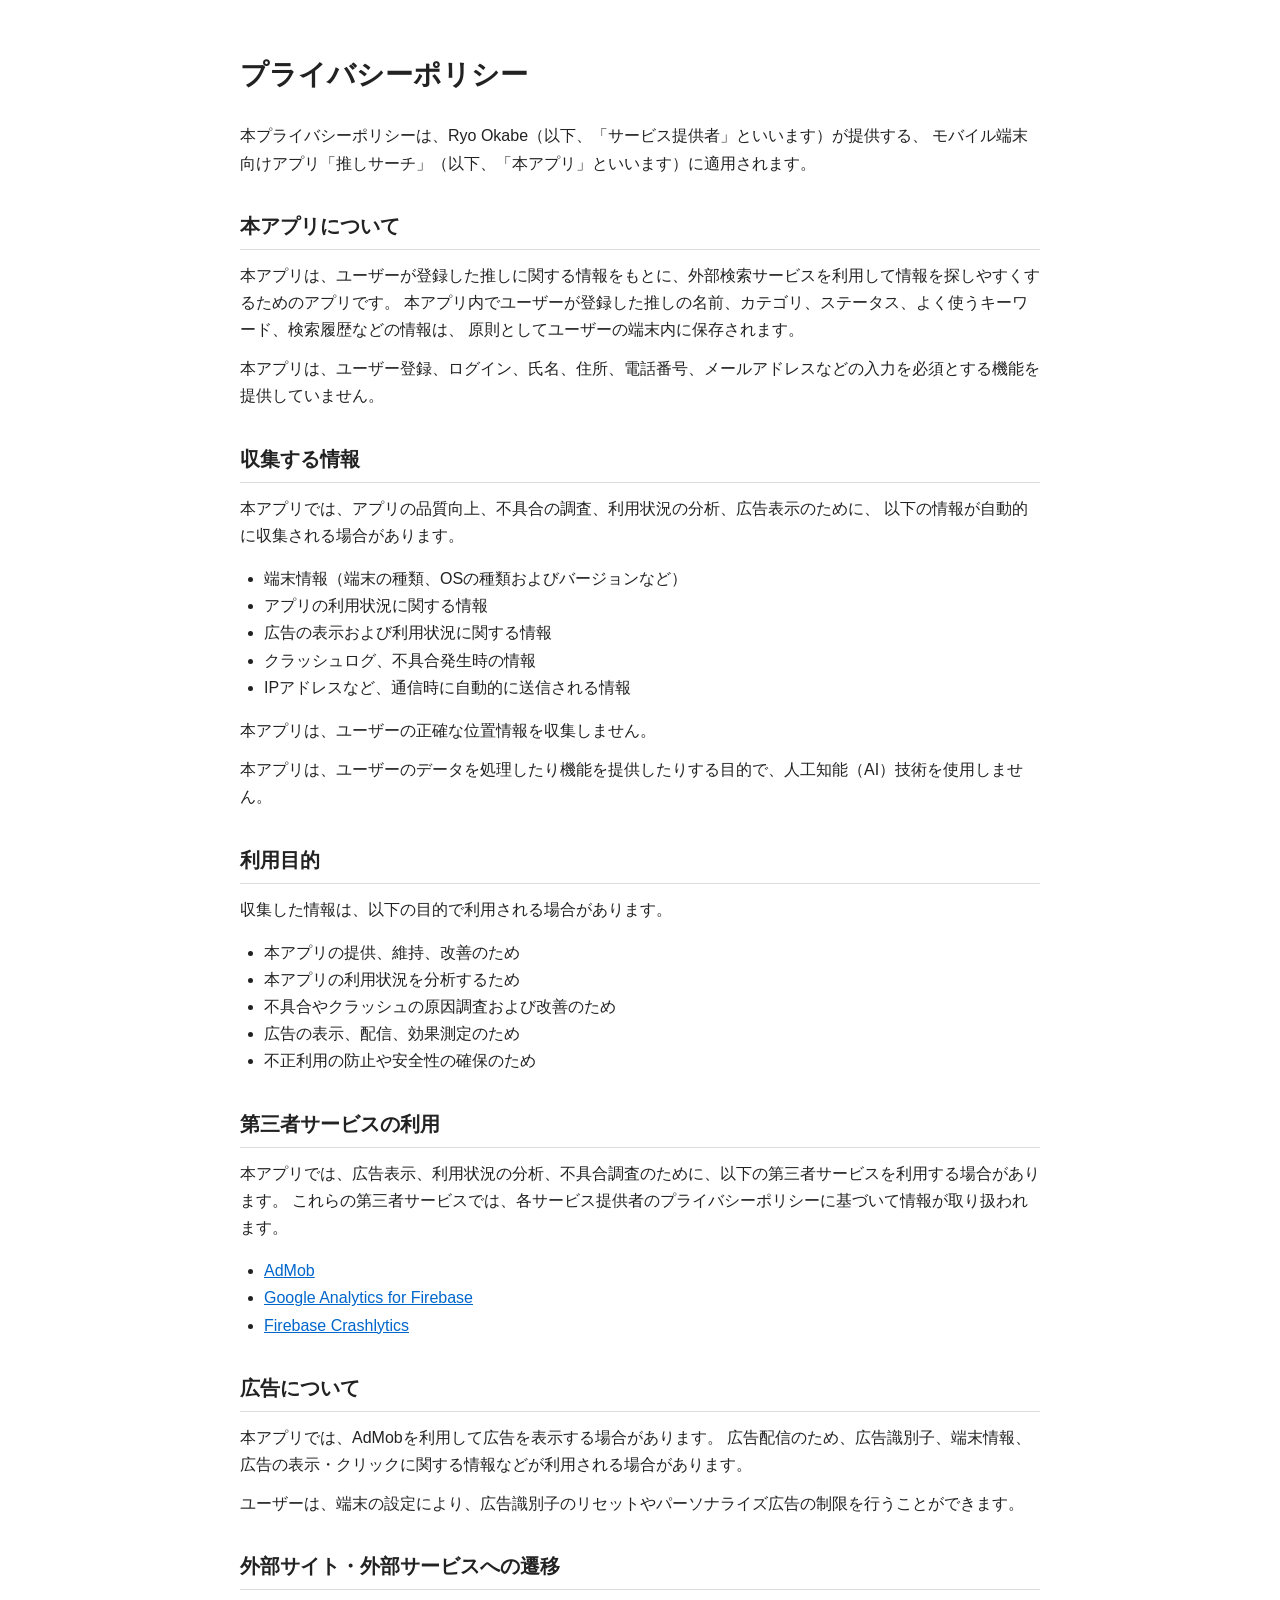
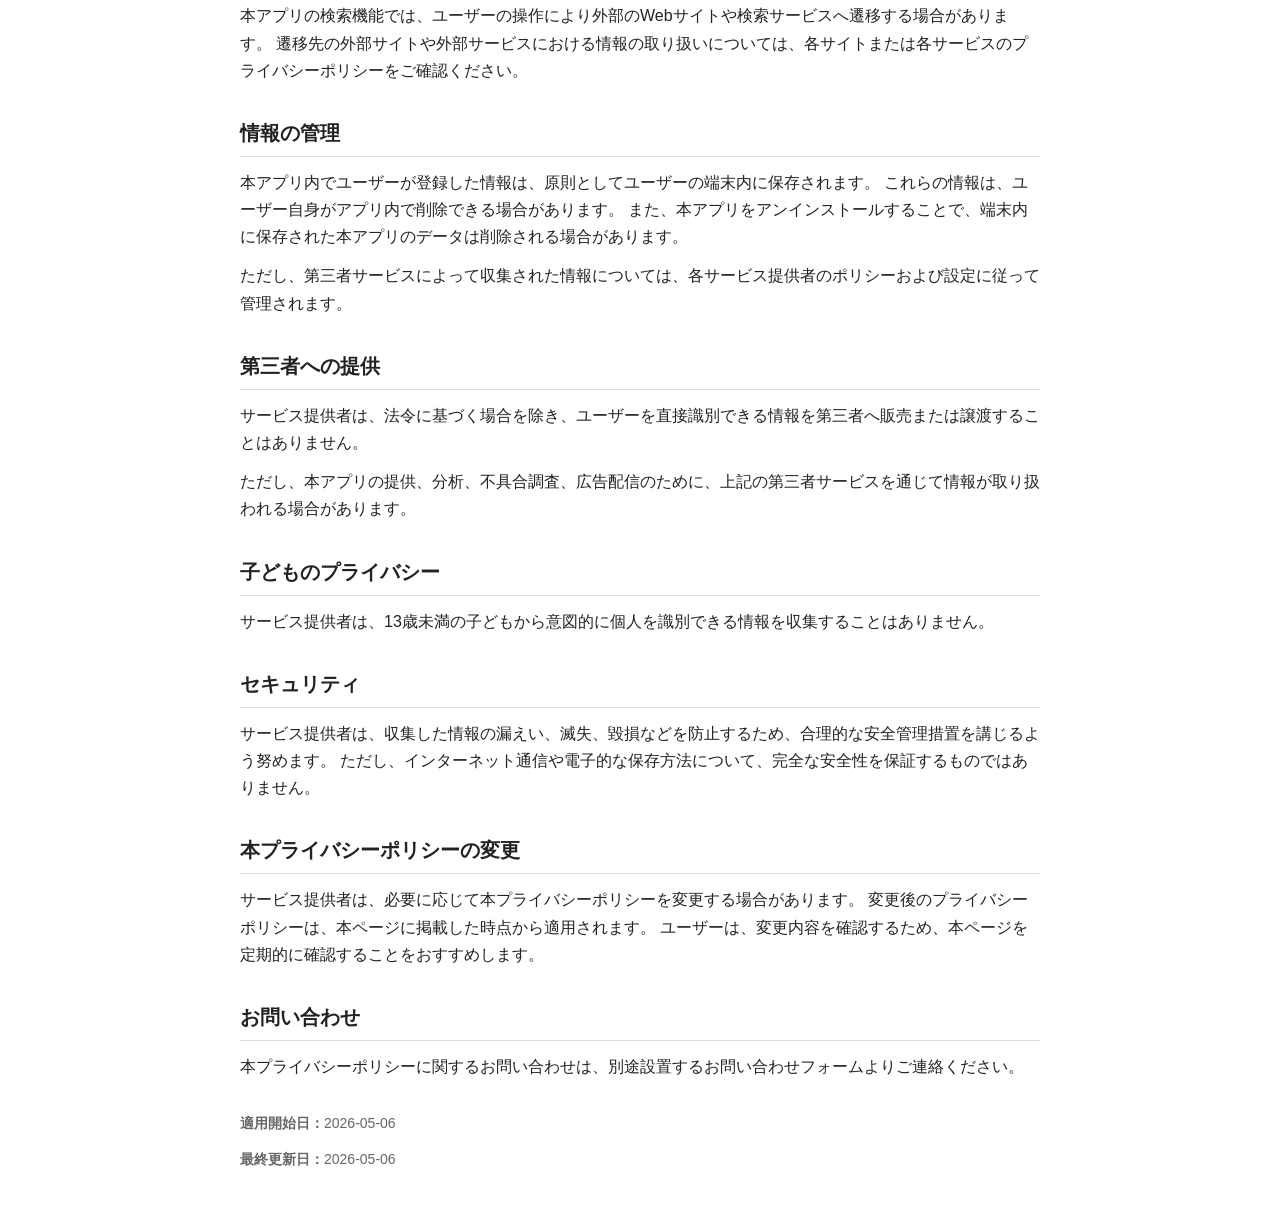
==== oshi-search/privacy/index.html @ c502fef8 "利用規約/プライバシーポリシー作成" ====
<!DOCTYPE html>
<html lang="ja">
<head>
  <meta charset="UTF-8">
  <meta name="viewport" content="width=device-width, initial-scale=1.0">
  <title>プライバシーポリシー</title>
  <link rel="stylesheet" href="../../styles/document.css" />
</head>
<body>
  <main>
    <h1>プライバシーポリシー</h1>

    <p>
      本プライバシーポリシーは、Ryo Okabe（以下、「サービス提供者」といいます）が提供する、
      モバイル端末向けアプリ「推しサーチ」（以下、「本アプリ」といいます）に適用されます。
    </p>

    <h2>本アプリについて</h2>

    <p>
      本アプリは、ユーザーが登録した推しに関する情報をもとに、外部検索サービスを利用して情報を探しやすくするためのアプリです。
      本アプリ内でユーザーが登録した推しの名前、カテゴリ、ステータス、よく使うキーワード、検索履歴などの情報は、
      原則としてユーザーの端末内に保存されます。
    </p>

    <p>
      本アプリは、ユーザー登録、ログイン、氏名、住所、電話番号、メールアドレスなどの入力を必須とする機能を提供していません。
    </p>

    <h2>収集する情報</h2>

    <p>
      本アプリでは、アプリの品質向上、不具合の調査、利用状況の分析、広告表示のために、
      以下の情報が自動的に収集される場合があります。
    </p>

    <ul>
      <li>端末情報（端末の種類、OSの種類およびバージョンなど）</li>
      <li>アプリの利用状況に関する情報</li>
      <li>広告の表示および利用状況に関する情報</li>
      <li>クラッシュログ、不具合発生時の情報</li>
      <li>IPアドレスなど、通信時に自動的に送信される情報</li>
    </ul>

    <p>
      本アプリは、ユーザーの正確な位置情報を収集しません。
    </p>

    <p>
      本アプリは、ユーザーのデータを処理したり機能を提供したりする目的で、人工知能（AI）技術を使用しません。
    </p>

    <h2>利用目的</h2>

    <p>
      収集した情報は、以下の目的で利用される場合があります。
    </p>

    <ul>
      <li>本アプリの提供、維持、改善のため</li>
      <li>本アプリの利用状況を分析するため</li>
      <li>不具合やクラッシュの原因調査および改善のため</li>
      <li>広告の表示、配信、効果測定のため</li>
      <li>不正利用の防止や安全性の確保のため</li>
    </ul>

    <h2>第三者サービスの利用</h2>

    <p>
      本アプリでは、広告表示、利用状況の分析、不具合調査のために、以下の第三者サービスを利用する場合があります。
      これらの第三者サービスでは、各サービス提供者のプライバシーポリシーに基づいて情報が取り扱われます。
    </p>

    <ul>
      <li><a href="https://support.google.com/admob/answer/6128543?hl=ja" target="_blank" rel="noopener noreferrer">AdMob</a></li>
      <li><a href="https://firebase.google.com/support/privacy?hl=ja" target="_blank" rel="noopener noreferrer">Google Analytics for Firebase</a></li>
      <li><a href="https://firebase.google.com/support/privacy?hl=ja" target="_blank" rel="noopener noreferrer">Firebase Crashlytics</a></li>
    </ul>

    <h2>広告について</h2>

    <p>
      本アプリでは、AdMobを利用して広告を表示する場合があります。
      広告配信のため、広告識別子、端末情報、広告の表示・クリックに関する情報などが利用される場合があります。
    </p>

    <p>
      ユーザーは、端末の設定により、広告識別子のリセットやパーソナライズ広告の制限を行うことができます。
    </p>

    <h2>外部サイト・外部サービスへの遷移</h2>

    <p>
      本アプリの検索機能では、ユーザーの操作により外部のWebサイトや検索サービスへ遷移する場合があります。
      遷移先の外部サイトや外部サービスにおける情報の取り扱いについては、各サイトまたは各サービスのプライバシーポリシーをご確認ください。
    </p>

    <h2>情報の管理</h2>

    <p>
      本アプリ内でユーザーが登録した情報は、原則としてユーザーの端末内に保存されます。
      これらの情報は、ユーザー自身がアプリ内で削除できる場合があります。
      また、本アプリをアンインストールすることで、端末内に保存された本アプリのデータは削除される場合があります。
    </p>

    <p>
      ただし、第三者サービスによって収集された情報については、各サービス提供者のポリシーおよび設定に従って管理されます。
    </p>

    <h2>第三者への提供</h2>

    <p>
      サービス提供者は、法令に基づく場合を除き、ユーザーを直接識別できる情報を第三者へ販売または譲渡することはありません。
    </p>

    <p>
      ただし、本アプリの提供、分析、不具合調査、広告配信のために、上記の第三者サービスを通じて情報が取り扱われる場合があります。
    </p>

    <h2>子どものプライバシー</h2>

    <p>
      サービス提供者は、13歳未満の子どもから意図的に個人を識別できる情報を収集することはありません。
    </p>

    <h2>セキュリティ</h2>

    <p>
      サービス提供者は、収集した情報の漏えい、滅失、毀損などを防止するため、合理的な安全管理措置を講じるよう努めます。
      ただし、インターネット通信や電子的な保存方法について、完全な安全性を保証するものではありません。
    </p>

    <h2>本プライバシーポリシーの変更</h2>

    <p>
      サービス提供者は、必要に応じて本プライバシーポリシーを変更する場合があります。
      変更後のプライバシーポリシーは、本ページに掲載した時点から適用されます。
      ユーザーは、変更内容を確認するため、本ページを定期的に確認することをおすすめします。
    </p>

    <h2>お問い合わせ</h2>

    <p>
      本プライバシーポリシーに関するお問い合わせは、別途設置するお問い合わせフォームよりご連絡ください。
    </p>

    <section class="dates">
      <p>
        <strong>適用開始日：</strong>2026-05-06
      </p>
      <p>
        <strong>最終更新日：</strong>2026-05-06
      </p>
    </section>
  </main>
</body>
</html>
---- styles/document.css ----
body {
  font-family: -apple-system, BlinkMacSystemFont, "Segoe UI", sans-serif;
  line-height: 1.7;
  color: #222;
  background: #fff;
  margin: 0;
  padding: 0;
}

main {
  max-width: 800px;
  margin: 0 auto;
  padding: 32px 20px;
}

h1 {
  font-size: 28px;
  margin-bottom: 24px;
}

h2 {
  font-size: 20px;
  margin-top: 32px;
  margin-bottom: 12px;
  border-bottom: 1px solid #ddd;
  padding-bottom: 6px;
}

p {
  margin: 12px 0;
}

ul {
  padding-left: 24px;
}

a {
  color: #0066cc;
  word-break: break-all;
}

section.dates {
  margin-top: 32px;
  font-size: 14px;
  color: #666;
}
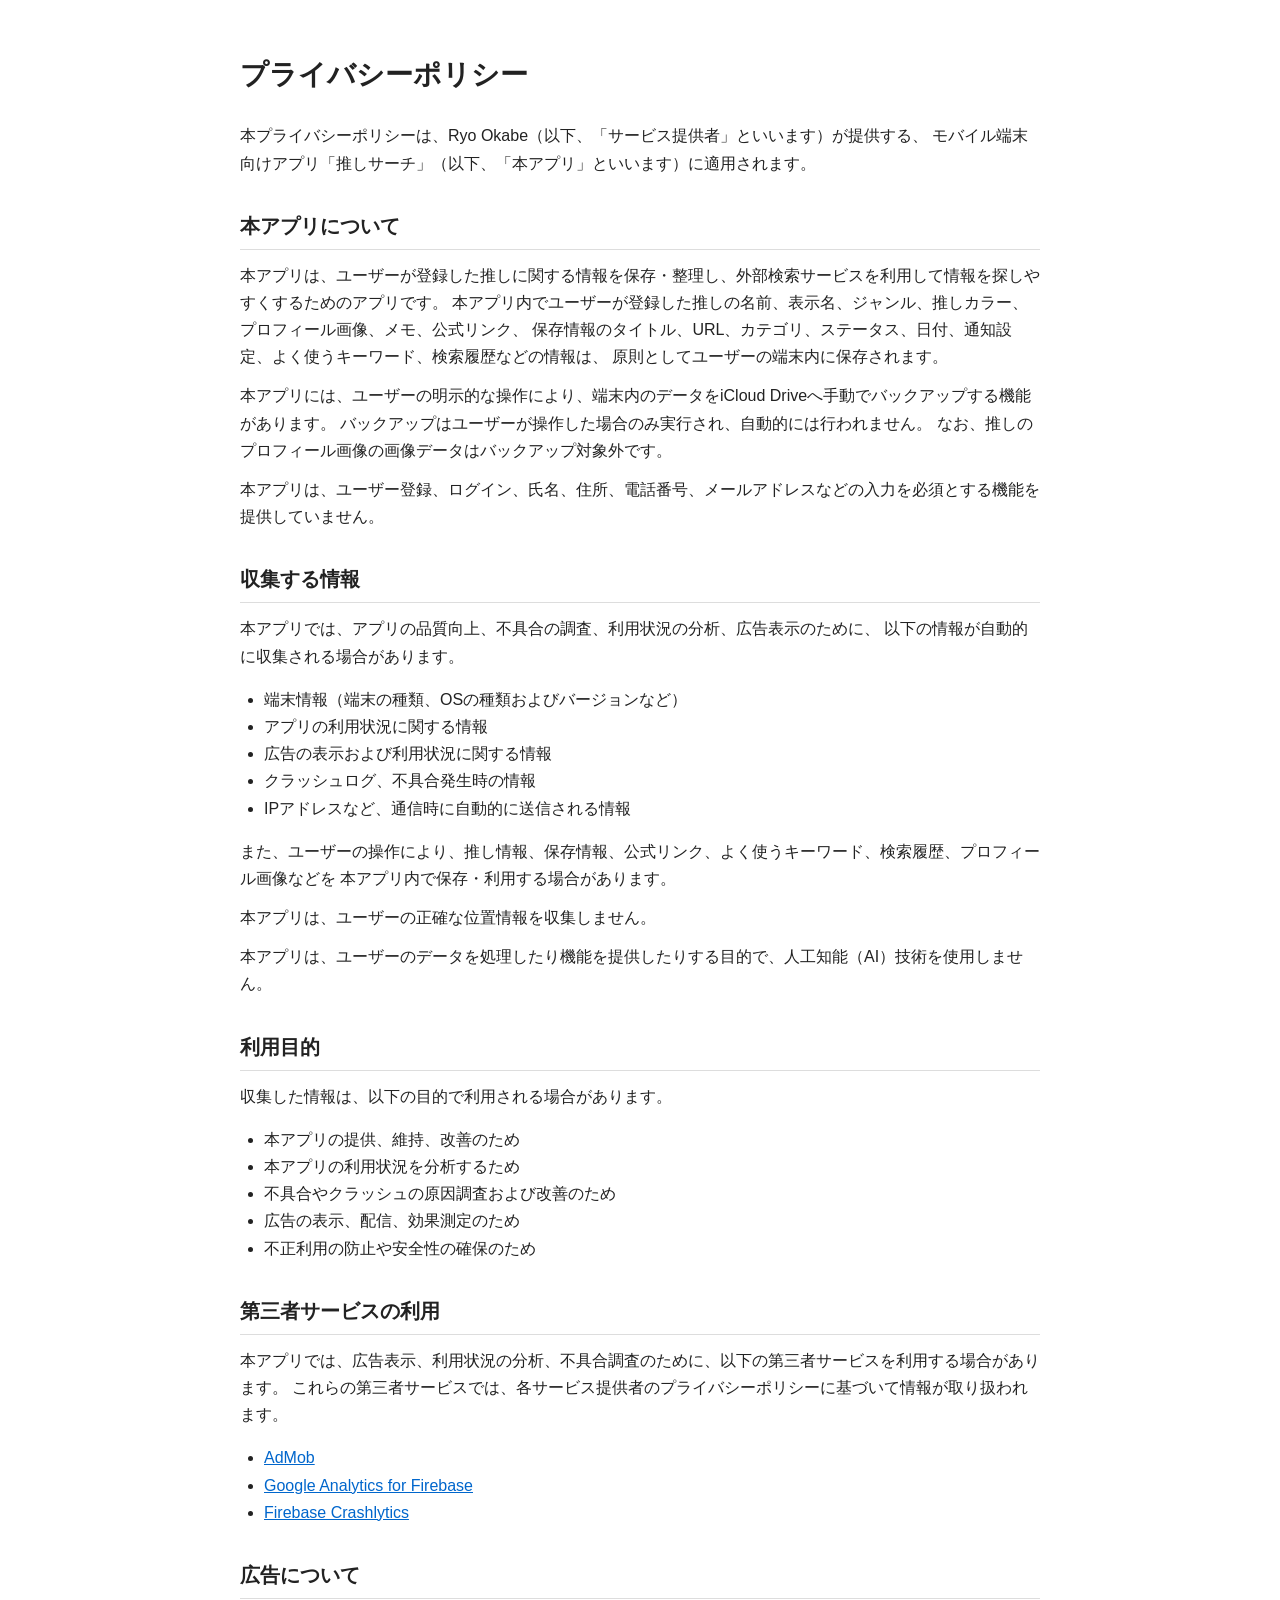
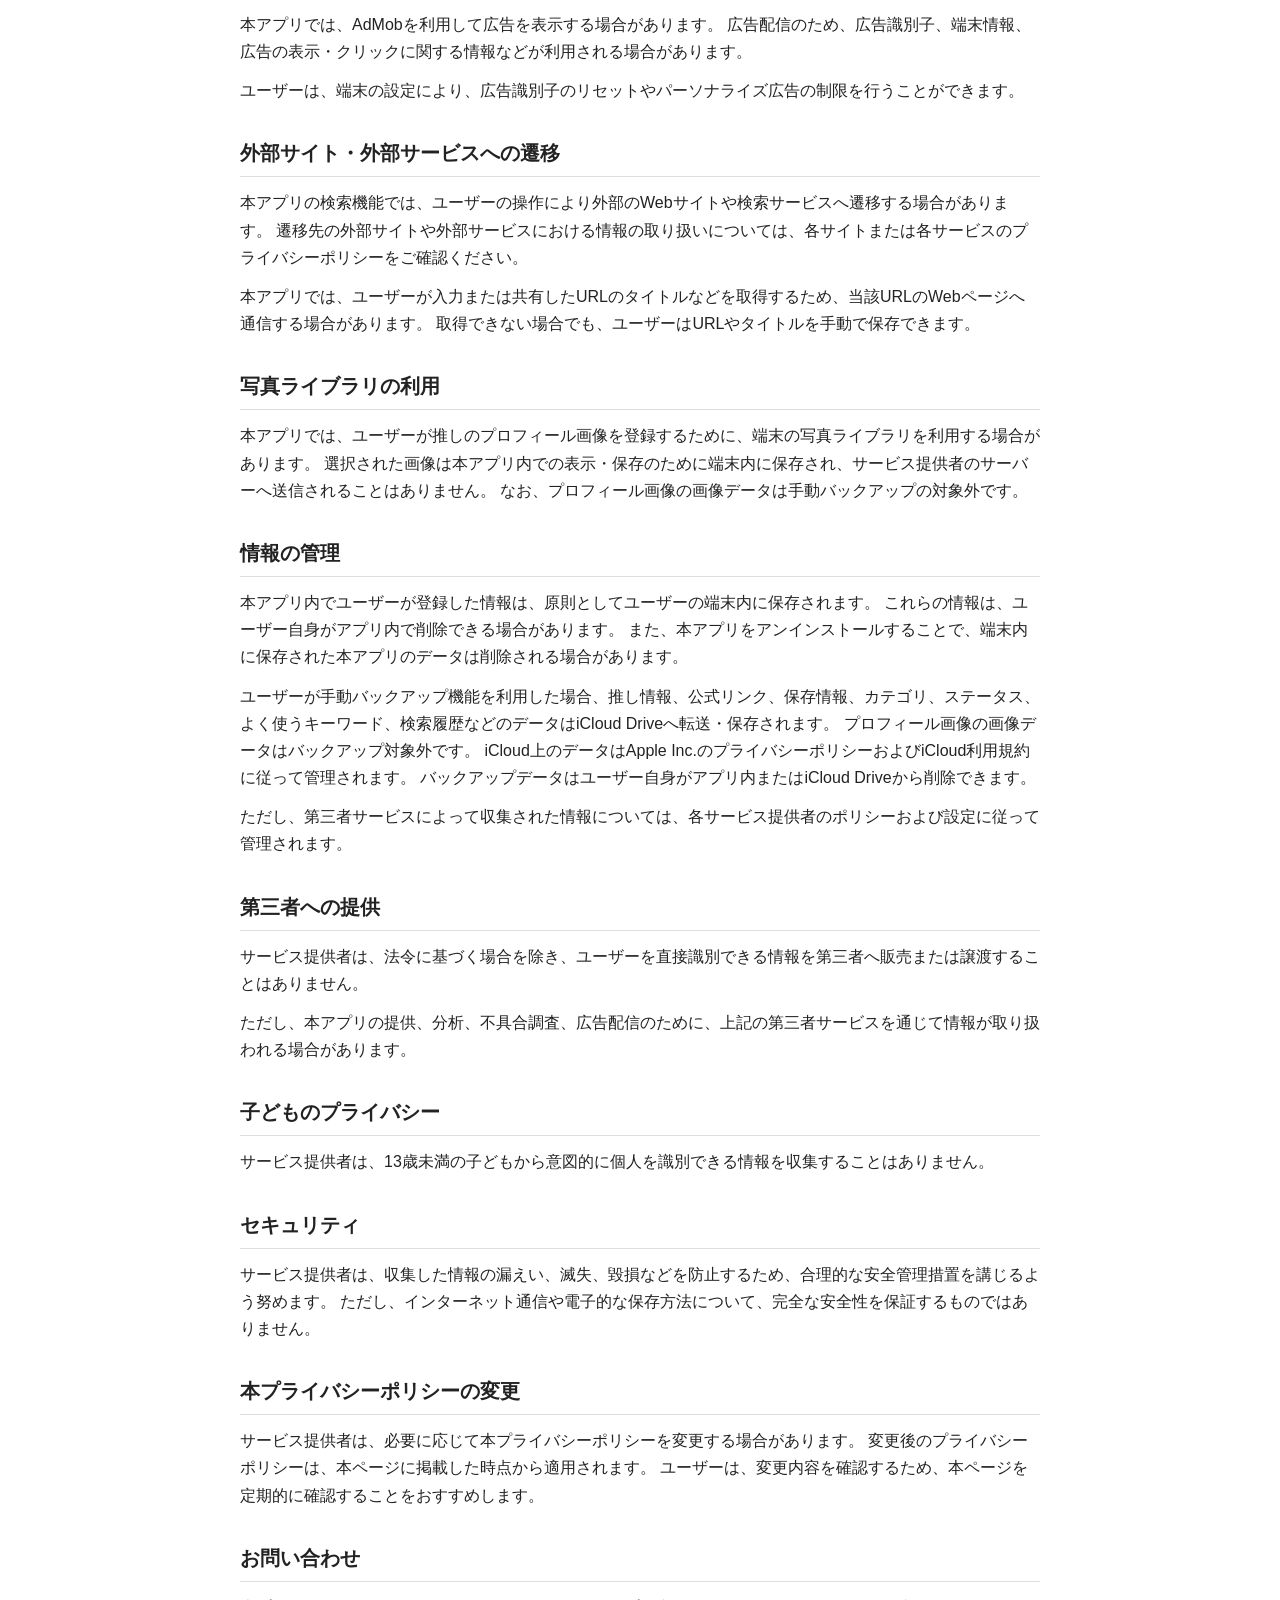
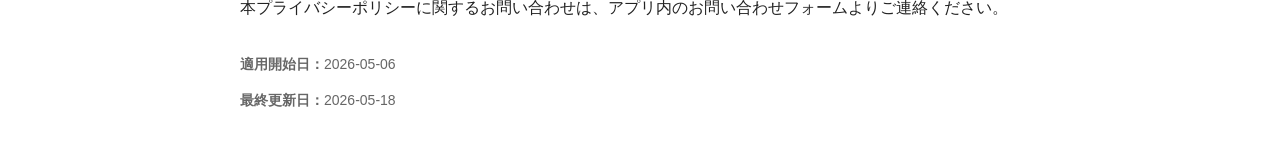
==== commit d9d5c4aa: "利用規約、プライバシーポリシー更新" ====
--- a/oshi-search/privacy/index.html
+++ b/oshi-search/privacy/index.html
@@ -18,9 +18,16 @@
     <h2>本アプリについて</h2>
 
     <p>
-      本アプリは、ユーザーが登録した推しに関する情報をもとに、外部検索サービスを利用して情報を探しやすくするためのアプリです。
-      本アプリ内でユーザーが登録した推しの名前、カテゴリ、ステータス、よく使うキーワード、検索履歴などの情報は、
+      本アプリは、ユーザーが登録した推しに関する情報を保存・整理し、外部検索サービスを利用して情報を探しやすくするためのアプリです。
+      本アプリ内でユーザーが登録した推しの名前、表示名、ジャンル、推しカラー、プロフィール画像、メモ、公式リンク、
+      保存情報のタイトル、URL、カテゴリ、ステータス、日付、通知設定、よく使うキーワード、検索履歴などの情報は、
       原則としてユーザーの端末内に保存されます。
+    </p>
+
+    <p>
+      本アプリには、ユーザーの明示的な操作により、端末内のデータをiCloud Driveへ手動でバックアップする機能があります。
+      バックアップはユーザーが操作した場合のみ実行され、自動的には行われません。
+      なお、推しのプロフィール画像の画像データはバックアップ対象外です。
     </p>
 
     <p>
@@ -41,6 +48,11 @@
       <li>クラッシュログ、不具合発生時の情報</li>
       <li>IPアドレスなど、通信時に自動的に送信される情報</li>
     </ul>
+
+    <p>
+      また、ユーザーの操作により、推し情報、保存情報、公式リンク、よく使うキーワード、検索履歴、プロフィール画像などを
+      本アプリ内で保存・利用する場合があります。
+    </p>
 
     <p>
       本アプリは、ユーザーの正確な位置情報を収集しません。
@@ -95,12 +107,33 @@
       遷移先の外部サイトや外部サービスにおける情報の取り扱いについては、各サイトまたは各サービスのプライバシーポリシーをご確認ください。
     </p>
 
+    <p>
+      本アプリでは、ユーザーが入力または共有したURLのタイトルなどを取得するため、当該URLのWebページへ通信する場合があります。
+      取得できない場合でも、ユーザーはURLやタイトルを手動で保存できます。
+    </p>
+
+    <h2>写真ライブラリの利用</h2>
+
+    <p>
+      本アプリでは、ユーザーが推しのプロフィール画像を登録するために、端末の写真ライブラリを利用する場合があります。
+      選択された画像は本アプリ内での表示・保存のために端末内に保存され、サービス提供者のサーバーへ送信されることはありません。
+      なお、プロフィール画像の画像データは手動バックアップの対象外です。
+    </p>
+
     <h2>情報の管理</h2>
 
     <p>
       本アプリ内でユーザーが登録した情報は、原則としてユーザーの端末内に保存されます。
       これらの情報は、ユーザー自身がアプリ内で削除できる場合があります。
       また、本アプリをアンインストールすることで、端末内に保存された本アプリのデータは削除される場合があります。
+    </p>
+
+    <p>
+      ユーザーが手動バックアップ機能を利用した場合、推し情報、公式リンク、保存情報、カテゴリ、ステータス、
+      よく使うキーワード、検索履歴などのデータはiCloud Driveへ転送・保存されます。
+      プロフィール画像の画像データはバックアップ対象外です。
+      iCloud上のデータはApple Inc.のプライバシーポリシーおよびiCloud利用規約に従って管理されます。
+      バックアップデータはユーザー自身がアプリ内またはiCloud Driveから削除できます。
     </p>
 
     <p>
@@ -141,7 +174,7 @@
     <h2>お問い合わせ</h2>
 
     <p>
-      本プライバシーポリシーに関するお問い合わせは、別途設置するお問い合わせフォームよりご連絡ください。
+      本プライバシーポリシーに関するお問い合わせは、アプリ内のお問い合わせフォームよりご連絡ください。
     </p>
 
     <section class="dates">
@@ -149,7 +182,7 @@
         <strong>適用開始日：</strong>2026-05-06
       </p>
       <p>
-        <strong>最終更新日：</strong>2026-05-06
+        <strong>最終更新日：</strong>2026-05-18
       </p>
     </section>
   </main>
